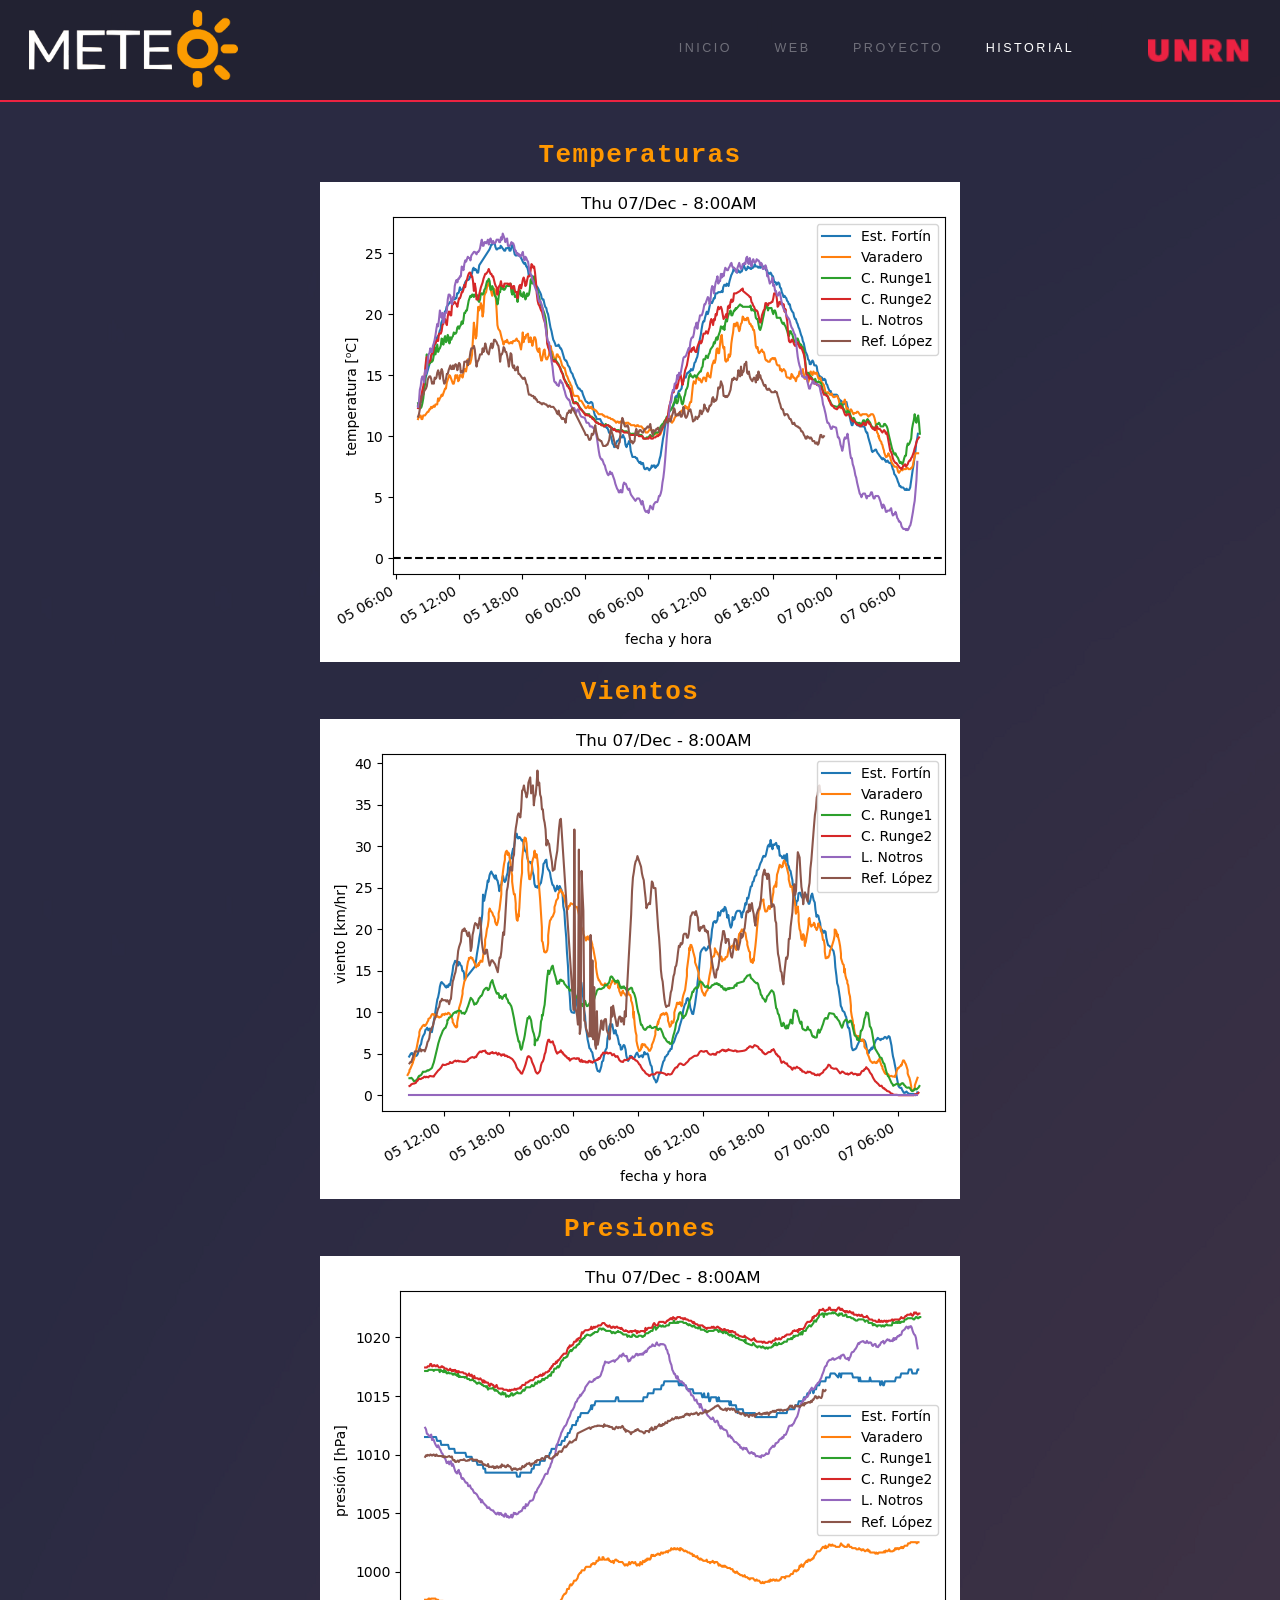
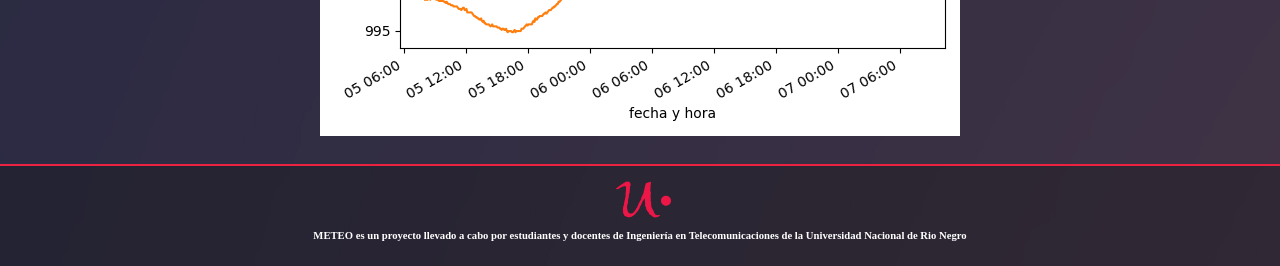
==== historial.html @ 6429f044 "reseteando" ====
<!DOCTYPE html>
<html lang="$lang">

<head>
  <meta charset="UTF-8">
  <title>Galeria - Meteo</title>
  <link rel="stylesheet" type="text/css" href="styles.css" />
  <link rel="icon" type="image/png" href="https://www.unrn.edu.ar/images/favicon/favicon-196x196.png" />
</head>

<body>
  <header id="header">
    <div id="logo">
      <a href="index.html"><img src="images/Meteonew.png" /> </a>
    </div>
    <div id="logo_uni">
      <a href="https://www.unrn.edu.ar/home" target="_blank" rel="noopener noreferrer"><img src="images/UNRN.png" />
      </a>
    </div>
    <nav>
      <ul>
        <li><a href="index.html">INICIO</a></li> <!-- Dirige al home, deja de tener clase Active -->
        <li><a href="web.html">WEB</a></li>
        <li><a href="proyecto.html">PROYECTO</a></li>
        <li><a href="historial.html" class="active">HISTORIAL</a></li>
        <!-- Redirige a Nosotros, clase Active para que deje en blanco el botón -->
      </ul>
    </nav>
  </header>
  <main>
    <div id="Estacion1">
      <div class="titulo_historiales">
        <h1>Temperaturas</h1>
      </div>
      <div class="historiales"><img src="images/historial_temperaturas.png"></div>
      <div class="titulo_historiales">
        <h1>Vientos</h1>
      </div>
      <div class="historiales"><img src="images/historial_vientos.png"></div>
      <div class="titulo_historiales">
        <h1>Presiones</h1>
      </div>
      <div class="historiales"><img src="images/historial_presiones.png"></div>
    </div>
  </main>
  <footer class="footer_proyecto"><a href="index.html"><img src="images/favicon-196x196.png" alt="iconfooter"
        id="iconfooter"></a>
    <h3 id="footer__nosotros">METEO es un proyecto llevado a cabo por estudiantes y docentes de Ingeniería en
      Telecomunicaciones de la Universidad Nacional de Rio Negro</h3>
  </footer>
</body>

</html>
---- styles.css ----
/* CSS for Meteo_UNRN skin */
/* Body style */
*{
    margin: 0;
    border: 0;
}

body {
    position: relative;
    margin: 0;
    min-height: 100%;
    font-family: Verdana, Arial, Helvetica, sans-serif;
    font-size: 10pt;
    background: url("images/Background.png");
}

.footer_proyecto {
    background-color: rgba(21, 21, 21, 0.35);
    text-align: center;
    position: static;
    margin-top: 25px;
    bottom: 0;
    width: 100%;
    border-top: 2px solid #eb2341;
}

.footer_general {
    background-color: rgba(21, 21, 21, 0.35);
    text-align: center;
    position: fixed;
    bottom: 0;
    width: 100%;
    border-top: 2px solid #eb2341;
}

#footer__h3 {
    padding-bottom: 25px;
    color: #FFFFFF;
    font-family: "Verdana";
    font-size: 8pt;

}

#footer__nosotros {
    padding-bottom: 25px;
    color: #FFFFFF;
    font-family: "Verdana";
    font-size: 8pt;
    position: bottom;
    bottom: 0;
}

#iconfooter {
    width: 55px;
    margin-left: 0.5%;
    margin-top: 0.5%;
}

.page-bg {
    position: fixed;
}

/* Style for the header */

#header {
    position: sticky;
    display: block;
    top: 0;
    width: 100%;
    height: 100px;
    /* background-color: rgba(21, 21, 21, 0.9); */
    border-bottom: 2px solid #eb2341;
    background-image:url(./images/fondo_header.png);
    /* filter: opacity(0.9); */
}

/* Logo positioning */

#logo {
    position: absolute;
    display: inline-block;
    /*float: left;*/
    /*Esta linea tiene un error, si la saco no cambia nada*/
    padding: 10px 0 15px 20px;
    text-decoration: none;
    margin-left: 0.7%;
}

#logo a img {
    width: 35%;
    vertical-align: middle;
    height: auto;
}

#logo_uni a {
    float: right;
    margin-top: 38px;
    margin-right: 3.5%;
    vertical-align: middle;
}

#logo_uni a img {
    width: 120%;
    height: 120%;
}

#logo_uni a img:hover {
    opacity: 70%;
}

/* "Nav menu" positioning and style */
nav {
    position: absolute;
    display: inline-block;
    top: 35%;
    right: 13%;
    height: 30%;
}

nav ul {
    margin: 0;
    padding: 0;
    list-style: none;
    padding-right: 20px;
}

nav ul li {
    display: inline-block;
    padding-left: 1em;
    padding-right: 1em;
    font-size: 14.5pt;
}

nav ul li:first-child {
    margin-left: 0;
}

nav ul li a {
    border: 0;
    color: rgba(255, 255, 255, 0.35);
    display: inline-block;
    font-size: 0.65em;
    font-weight: 400;
    letter-spacing: 0.20em;
    text-transform: uppercase;
    text-decoration: none;
}

nav ul li a:hover {
    color: rgba(255, 255, 255, 0.55);
    /*color: #EB1F3F;*/
}

nav ul li a.active {
    color: #FFFFFF;
}

#header h1 {
    color: #FF9700;

}

#header h2 {
    color: #A4A4A4;
}

/* Map positioning */

.stats_header {
    padding: 8px;
    text-align: center;
    color: #FFFFFF;
    font-family: monospace, "Times New Roman", serif;
    font-weight: bolder;
    opacity: 0;
}

.titulo_historiales {
    padding: 12px;
    font-size: small;
    text-align: center;
    color: #FF9700;
    font-family: monospace, "Helvetica";
    font-weight: bolder;
    opacity: 100%;
    letter-spacing: 0.10em;
}

.stats__container {
    display: inline-flex;
    list-style: none;
    padding: 28px;
    line-height: 23px;
    background-color: rgba(21, 21, 21, 0.35);
    border-radius: 12px;
    width: 75%;
}

.iframe__container {
    width: 100%;
}

.indicator__container {
    width: 45%;
    text-align: center;
    border-right: 4px solid #2A2A43;
    color: #FFFFFF;
}

.table__container {
    margin-left: auto;
    margin-right: auto;
    margin-top: 13px;
}

#Estacion1 {
    display: grid;
    width: 100%;
    margin-top: 2%;
    margin-left: auto;
    margin-right: auto;
    text-align: center;
    overflow: hidden;
}


.map1{
    overflow: hidden;
}

.map1 iframe {
    width: 100%;
    height: 100%;
    overflow: hidden;
}

.slider_container {

    display: inline-flex;
    list-style: none;
    width: 150%;
    height: 340px;
    overflow-y: hidden;
    overflow-x: scroll;
    /* margin-left: 10%; */
}

.map__mobile1,
.map__mobile2 {
    display: none;
}

.historiales{
    display: block;
    width: 60%;
    image-rendering: optimizeSpeed;
    margin: 0 auto;    
}

/*************** Nosotros Box Style ********************/

.about_box {
    padding: 8 px;
    text-align: left;
    color: #FFFFFF;
    font-family: "Verdana", serif;
    list-style: none;
    padding: 28px;
    line-height: 30px;
    background-color: rgba(21, 21, 21, 0.35);
    border-radius: 12px;
    margin-left: 15%;
    margin-right: 15%;
    /*margin-bottom: 25%;*/
    /*border: 2px solid #eb2341;*/
    /*Esta linea le agrega un borde al cuadro de texto del color del logo de la uni*/
}

#quitar_sangria {
    margin-left: -3.2%; /*Forma rústica de alinear el renglón a los*/
    padding: 0px;
}

/*************** Global Styles ***************/

h2,
h3,
h4,
h5,
h6 {
    color: #3d6c87;
}

/************ Estilos y condiciones para MOBILE *************/

@media only screen and (max-width: 1150px) {


    .map1 {
        display: none;
    }

    .map__mobile1 {
        display: block;

    }

    .table__container {
        width: 200px;
    }

    .slider_container {

        display: inline-flex;
        list-style: none;
        width: 600px;
        height: 340px;
        overflow-y: hidden;
        overflow-x: scroll;
    }

    .iframe__container:nth-child(1) {
        margin-left: 2rem;
    }


    .iframe__container {
        width: 30%;
    }

    .indicator__container {
        width: 300px;
        border-right: 4px solid #2A2A43;
        color: #FFFFFF;
    }

    /* iframe{
        /* width: 230px;
    } */

}

@media (max-width: 1150px) and (orientation: landscape) {
    .about_box {
        margin-bottom: 20%;
    }
    .footer_general {
        background-color: rgba(21, 21, 21, 0.35);
        text-align: center;
        position: static;
        margin-top: 25px;
        bottom: 0;
        width: 100%;
        border-top: 2px solid #eb2341;
    }
    .footer_proyecto {
        padding-bottom: 25px;
        color: #FFFFFF;
        font-family: "Verdana";
        font-size: 8pt;
        position: static;
        bottom: 0;
    }
}

@media only screen and (min-width: 2881px) {
    body {

        background: url("images/Background.png");
        background-size: cover;
        min-height: 100vh;
    }
}
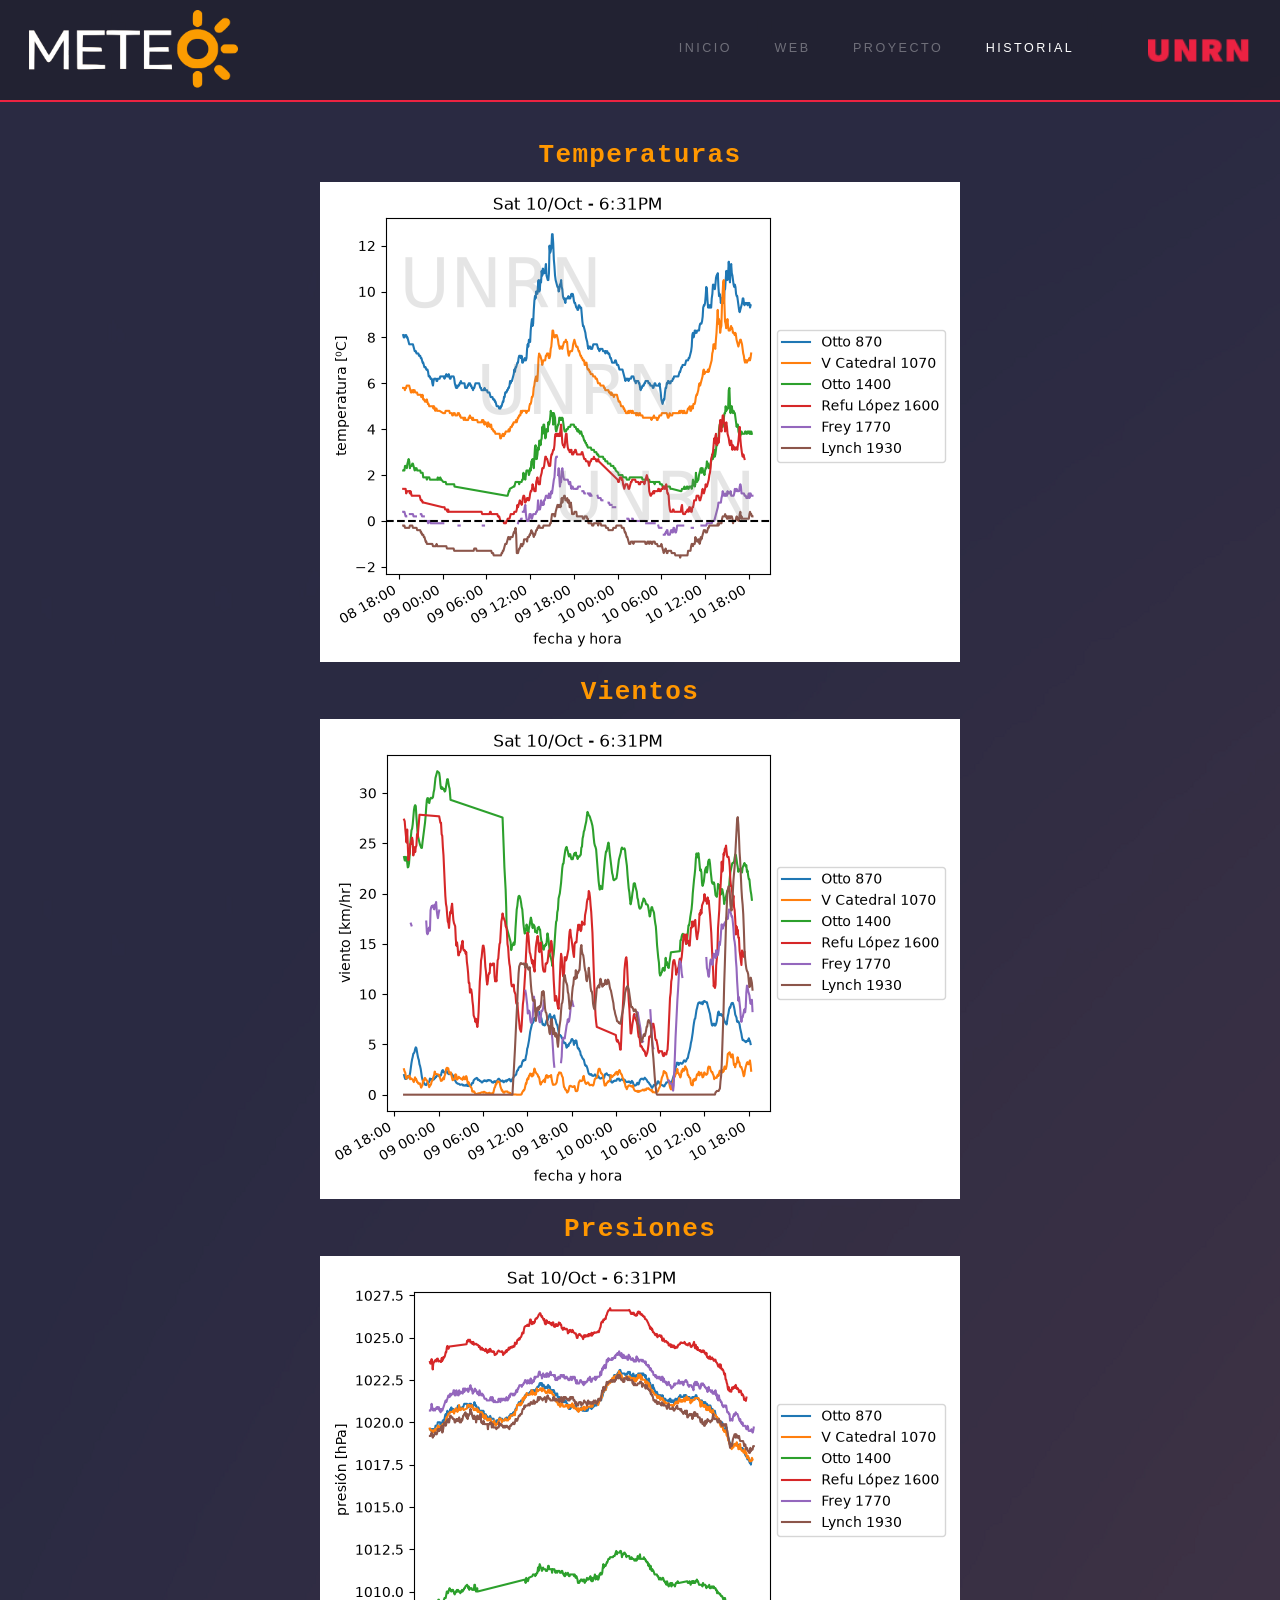
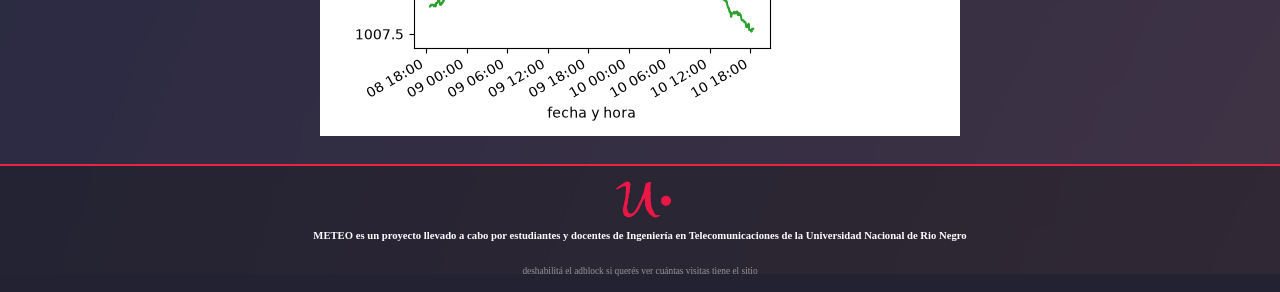
==== commit 89d1f996: "reseteando a rama huérfana" ====
--- a/historial.html
+++ b/historial.html
@@ -6,6 +6,7 @@
   <title>Galeria - Meteo</title>
   <link rel="stylesheet" type="text/css" href="styles.css" />
   <link rel="icon" type="image/png" href="https://www.unrn.edu.ar/images/favicon/favicon-196x196.png" />
+  <script data-goatcounter="https://unrnmeteo.goatcounter.com/count" async src="//gc.zgo.at/count.js"></script>
 </head>
 
 <body>
@@ -47,6 +48,22 @@
         id="iconfooter"></a>
     <h3 id="footer__nosotros">METEO es un proyecto llevado a cabo por estudiantes y docentes de Ingeniería en
       Telecomunicaciones de la Universidad Nacional de Rio Negro</h3>
+    <p id="aviso_adblock">deshabilitá el adblock si querés ver cuántas visitas tiene el sitio</p>
+    <p id="contador_visitas"></p>
+    <script>
+      (function () {
+        var base = 'https://unrnmeteo.goatcounter.com/counter/TOTAL.json?start='
+        var d = new Date()
+        var hoy = d.getFullYear() + '-' + String(d.getMonth() + 1).padStart(2, '0') + '-' + String(d.getDate()).padStart(2, '0')
+        function visitas(start) {
+          return fetch(base + start).then(function (r) { return r.ok ? r.json() : { count: '0' } }).then(function (j) { return j.count })
+        }
+        Promise.all([visitas(hoy), visitas('week'), visitas('2020-01-01')]).then(function (c) {
+          document.getElementById('contador_visitas').innerHTML = 'Visitas — hoy: ' + c[0] + ' · semana: ' + c[1] + ' · total: ' + c[2] +
+            ' · <a href="https://unrnmeteo.goatcounter.com" target="_blank">GoatCounter</a>'
+        })
+      })()
+    </script>
   </footer>
 </body>
 
--- a/styles.css
+++ b/styles.css
@@ -370,4 +370,12 @@
         background-size: cover;
         min-height: 100vh;
     }
-}+}
+#aviso_adblock,
+#contador_visitas {
+    color: rgba(255, 255, 255, 0.5);
+    font-family: "Verdana";
+    font-size: 7pt;
+    margin: 0;
+    padding-bottom: 8px;
+}
